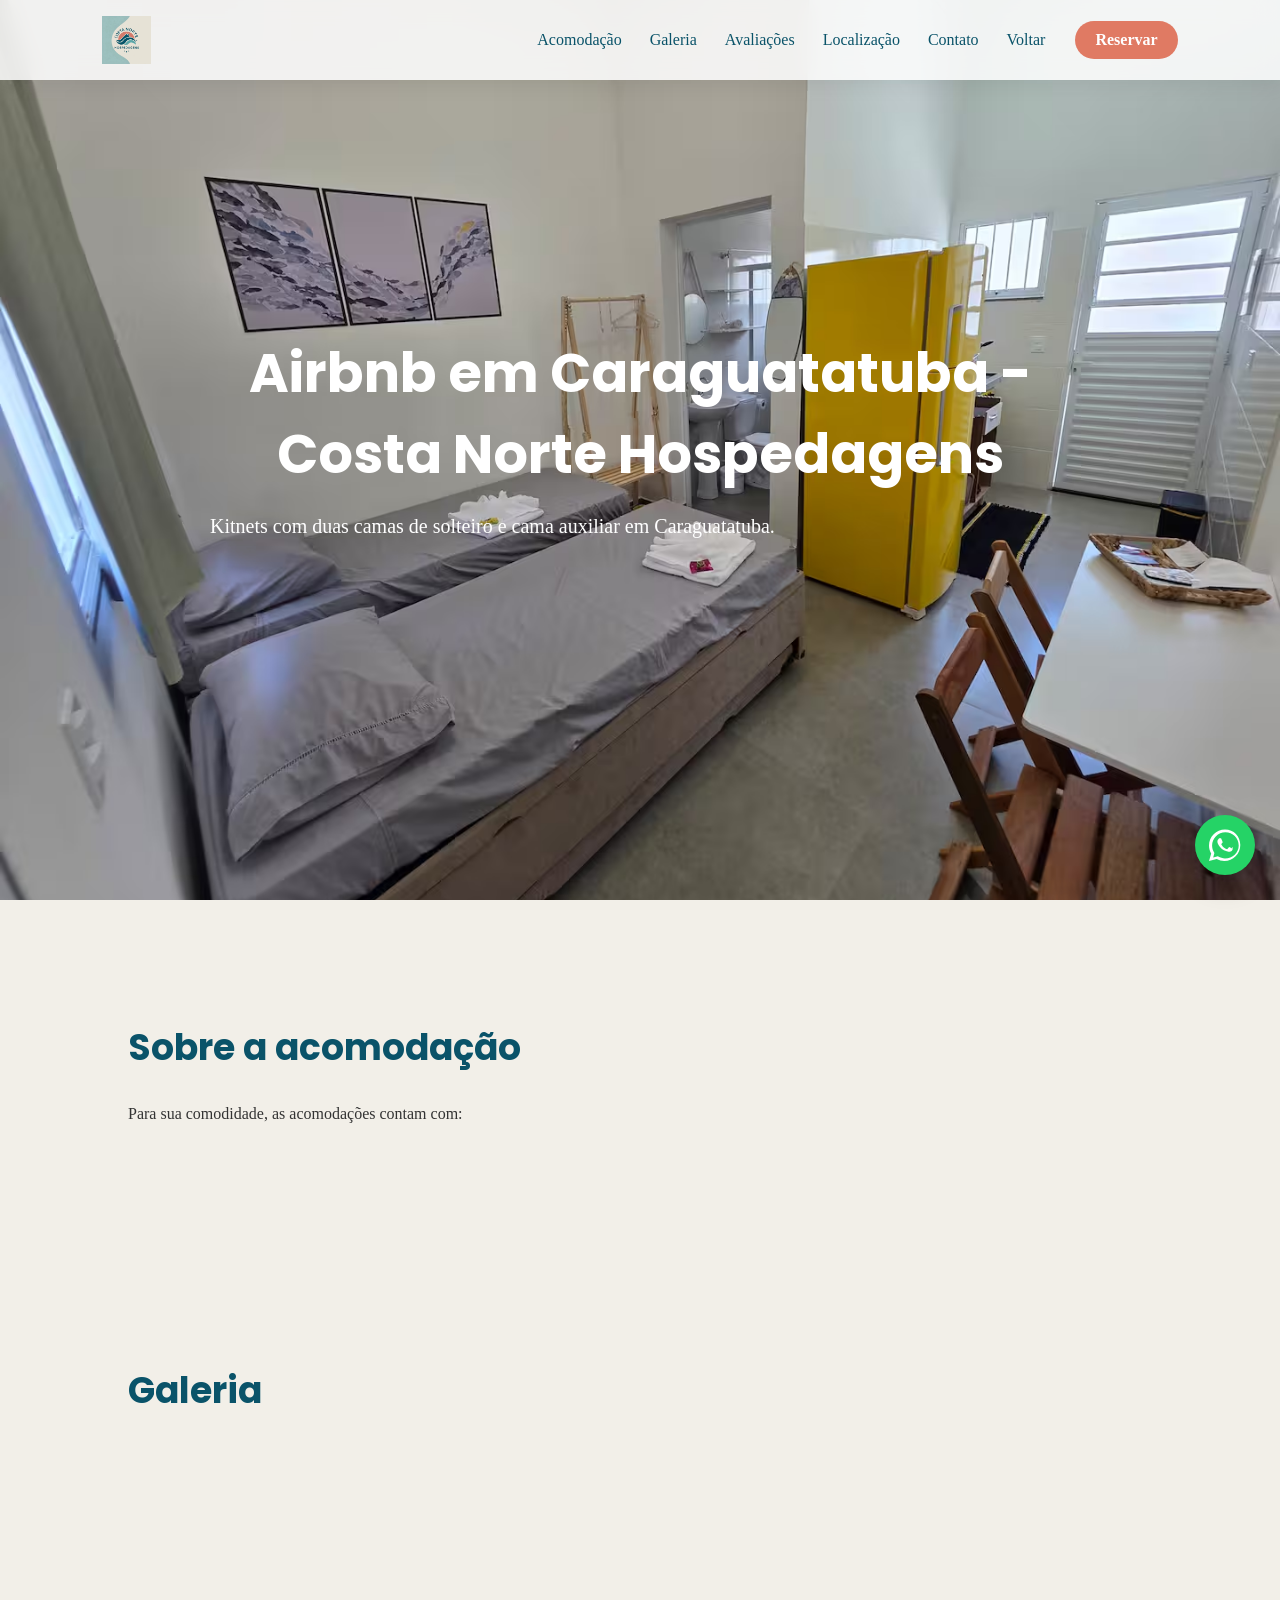
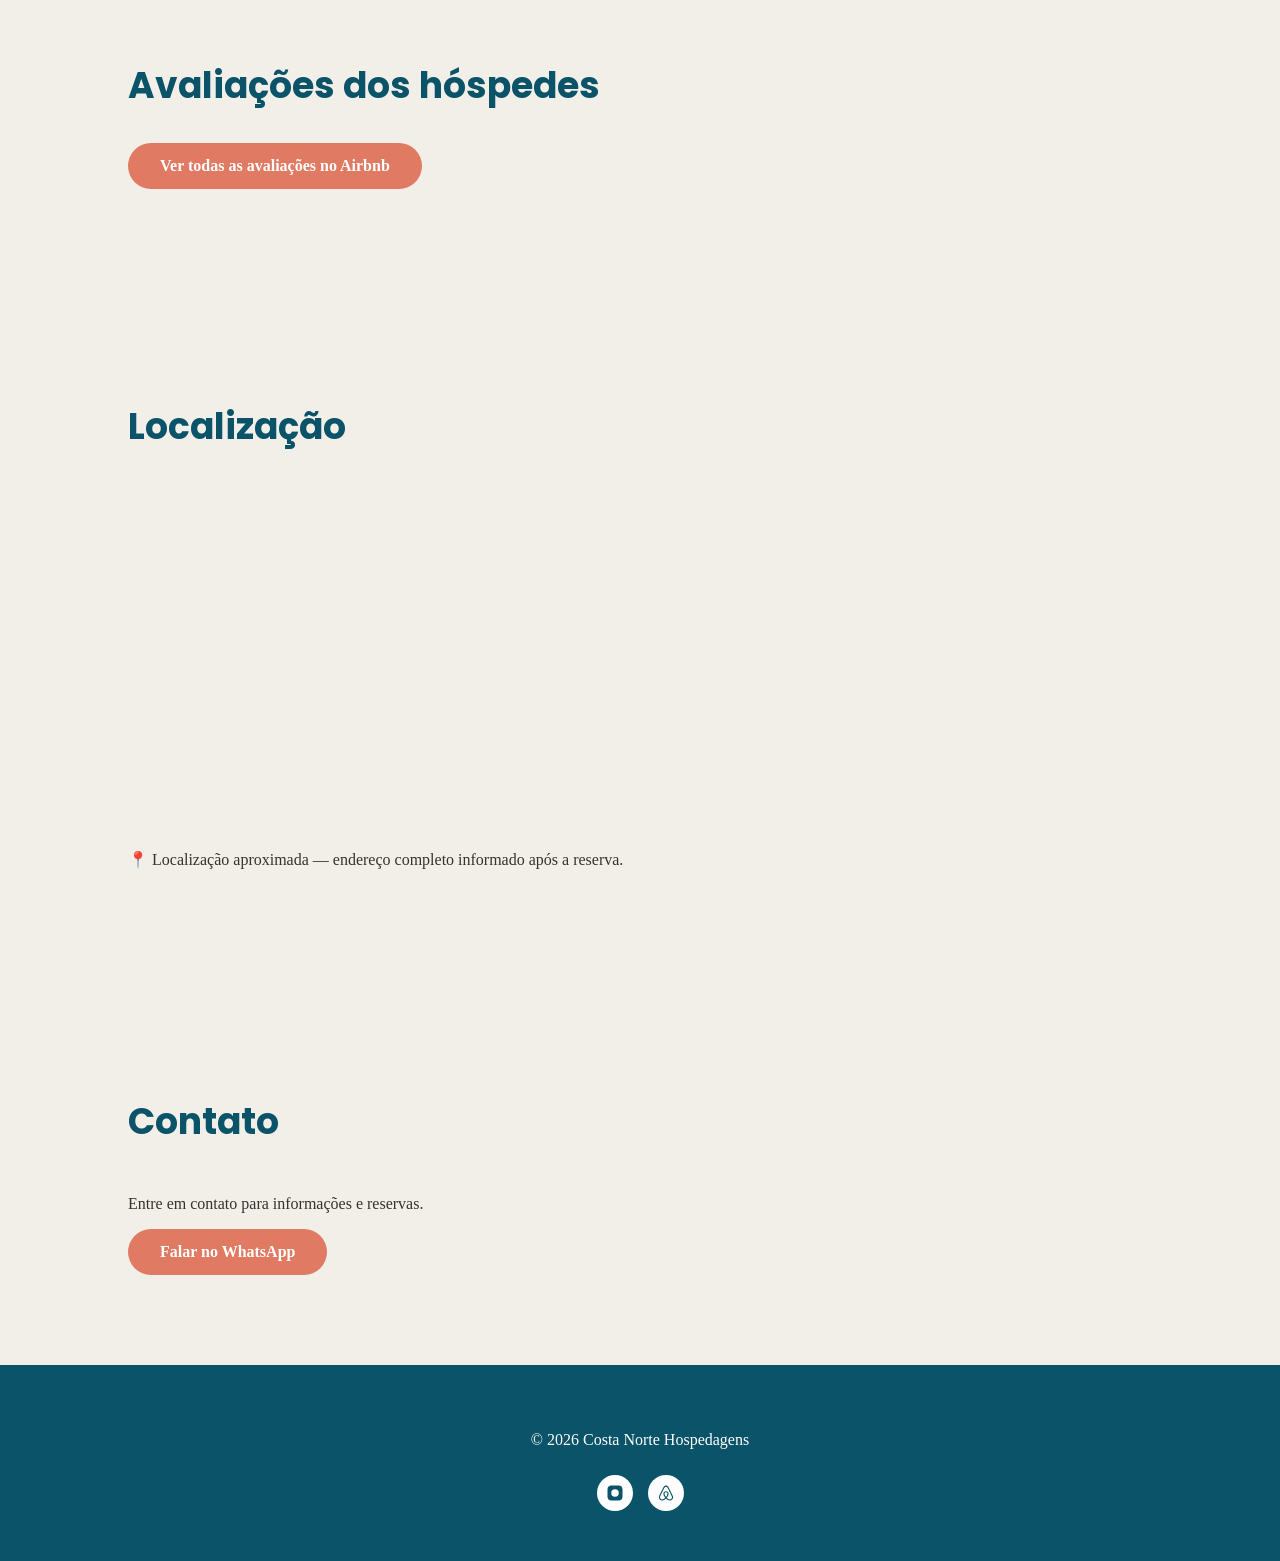
==== airbnb-caraguatatuba-praia.html @ 6787eac1 "Add files via upload alteração para otimização SEO" ====
<html lang="pt-BR">

<head>
    <meta charset="UTF-8">
    <meta name="viewport" content="width=device-width, initial-scale=1.0">
    <title>Airbnb em Caraguatatuba</title>

    <!-- SEO -->
    <meta name="description"
        content="Opção de hospedagem estilo Airbnb na Martim de Sá. Praticidade de apartamento com a liberdade da praia. Confira!">
    <!-- <meta name="keywords"
        content="airbnb em Caraguatatuba SP, kitnet Martim de Sá, airbnb Martim de Sá, hospedagem em Caraguatatuba, Costa Norte Hospedagens, hospedagem na praia Martim de Sá" /> -->
    <meta name="robots" content="index, follow" />

    <link rel="canonical" href="https://www.costanortehospedagens.com.br/airbnb-caraguatatuba-praia.html" />

    <!-- Open Graph -->
    <meta property="og:title" content="Airbnb em Caraguatatuba" />
    <meta property="og:description"
        content="Kitnet até 03 pessoas na praia Martim de Sá em Caraguatatuba. Conforto e praticidade para sua temporada." />
    <meta property="og:image" content="https://www.costanortehospedagens.com.br/img/kitnet9/1.webp" />
    <meta property="og:url" content="https://www.costanortehospedagens.com.br/airbnb-caraguatatuba-praia.html" />
    <meta property="og:type" content="website" />
    <meta property="og:site_name" content="Airbnb em Caraguatatuba - Costa Norte Hospedagens" />
    <meta property="og:locale" content="pt_BR" />

    <link rel="stylesheet" href="./index.css">

    <link rel="preconnect" href="https://fonts.gstatic.com" crossorigin>
    <link rel="preconnect" href="https://fonts.googleapis.com">
    <link href="https://fonts.googleapis.com/css2?family=Poppins:wght@400;600;700&display=swap" rel="stylesheet">

    <!-- Favicon -->
    <link rel="icon" type="image/png" href="img/logo.png" />

    <link rel="preload" as="image" href="img/kitnet9/1.webp">

    <!-- Schema Hotel -->
    <script type="application/ld+json">
    {
        "@context": "https://schema.org/",
        "@type": "Accommodation",
        "name": "Airbnb em Caraguatatuba
        "description": "Kitnet até 03 pessoas na praia Martim de Sá em Caraguatatuba. Ambiente privativo, equipado e perto do mar.",
        "address": {
            "@type": "PostalAddress",
            "addressLocality": "Caraguatatuba",
            "addressRegion": "SP",
            "addressCountry": "BR"
        },
        "amenityFeature": [
            { "@type": "LocationFeatureSpecification", "name": "Duas camas de solteiro", "value": true },
            { "@type": "LocationFeatureSpecification", "name": "Cama auxiliar", "value": true },
            { "@type": "LocationFeatureSpecification", "name": "Cozinha completa", "value": true },
            { "@type": "LocationFeatureSpecification", "name": "Roupa de cama e banho", "value": true },
            { "@type": "LocationFeatureSpecification", "name": "Wi-Fi", "value": true },
            { "@type": "LocationFeatureSpecification", "name": "Banheiro privativo", "value": true }
            { "@type": "LocationFeatureSpecification", "name": "Estacionamento rotativo", "value": true }
        ],
        "occupancy": {
            "@type": "QuantitativeValue",
            "maxValue": 3 
        }
    }
    </script>
</head>

<body>
    <div id="menu-overlay"></div>

    <!-- LIGHTBOX GALERIA -->
    <div id="lightbox" class="lightbox">
        <span class="lightbox-close">×</span>
        <button class="lightbox-prev">❮</button>
        <button class="lightbox-next">❯</button>

        <div class="lightbox-content">
            <img id="lightbox-img" src="" alt="Fotos ampliadas da Costa Norte Hospedagens em Caraguatatuba" loading="lazy">
            <div class="lightbox-counter" id="lightbox-counter">1 / 1</div>

            <div class="lightbox-thumbs" id="lightbox-thumbs"></div>
        </div>

    </div>

    <header id="site-header">
        <div class="logo">
            <a href="./index.html#kitnets">
                <img src="img/logo.png" alt="Logo Costa Norte Hospedagens na praia Martim de Sá em Caraguatatuba no litoral norte de SP" class="logo-img" loading="lazy">
            </a>
            <div class="logo-text">
                <span id="titulo"></span>
            </div>
        </div>
        <nav id="nav">
            <a class="menu-close">
                <svg width="32" height="32" fill="currentColor" class="bi bi-x-lg" viewBox="0 0 16 16">
                    <path
                        d="M2.146 2.854a.5.5 0 1 1 .708-.708L8 7.293l5.146-5.147a.5.5 0 0 1 .708.708L8.707 8l5.147 5.146a.5.5 0 0 1-.708.708L8 8.707l-5.146 5.147a.5.5 0 0 1-.708-.708L7.293 8z" />
                </svg>
            </a>
            <a href="#sobre">Acomodação</a>
            <a href="#galeria">Galeria</a>
            <a href="#avaliacoes">Avaliações</a>
            <a href="#localizacao">Localização</a>
            <a href="#contato">Contato</a>
            <a href="./index.html#kitnets">Voltar</a>
            <a id="reserva_kit" class="btn-reservar" href="" target="_blank" rel="noopener">Reservar</a>
        </nav>
        <div class="menu-toggle" id="menu-toggle">
            <a>
                <svg width="32" height="32" fill="currentColor" class="bi bi-list" viewBox="0 0 16 16">
                    <path fill-rule="evenodd"
                        d="M2.5 12a.5.5 0 0 1 .5-.5h10a.5.5 0 0 1 0 1H3a.5.5 0 0 1-.5-.5m0-4a.5.5 0 0 1 .5-.5h10a.5.5 0 0 1 0 1H3a.5.5 0 0 1-.5-.5m0-4a.5.5 0 0 1 .5-.5h10a.5.5 0 0 1 0 1H3a.5.5 0 0 1-.5-.5" />
                </svg>
            </a>
        </div>
    </header>

    <section class="hero">
        <img class="hero-bg" src="img/kitnet9/1.webp" alt="Airbnb em Caraguatatuba para até 03 pessoas"
            fetchpriority="high" decoding="async">

        <!-- <div class="hero-overlay"></div> -->

        <div class="hero-content">
            <h1>Airbnb em Caraguatatuba - Costa Norte Hospedagens</h1>
            <p>Kitnets com duas camas de solteiro e cama auxiliar em Caraguatatuba.</p>
        </div>
    </section>

    <section id="sobre">
        <h2>Sobre a acomodação</h2>
        <p id="descricao"></p>
        <p>
            Para sua comodidade, as acomodações contam com:
        </p>
        <div class="features" id="itens"></div>
    </section>

    <section id="galeria">
        <h2>Galeria</h2>
        <div id="gallery" class="gallery"> </div>
    </section>

    <section id="avaliacoes">
        <h2>Avaliações dos hóspedes</h2>
        <div>
            <a id="reviews" class="btn" href="" target="_blank" rel="noopener">
                Ver todas as avaliações no Airbnb
            </a>
        </div>
    </section>

    <section id="localizacao">
        <h2>Localização</h2>
        <iframe width="100%" height="350" style="border:0" loading="lazy" allowfullscreen
            src="https://www.google.com/maps?q=Praia+Martim+de+Sá,+Caraguatatuba,+SP&output=embed">
        </iframe>
        <p class="map-info">
            📍 Localização aproximada — endereço completo informado após a reserva.
        </p>
    </section>

    <section id="contato">
        <h2>Contato</h2>
        <p>Entre em contato para informações e reservas.</p>
        <div>
            <a class="btn" href="https://wa.me/5512997701634" target="_blank" rel="noopener">Falar no WhatsApp</a>
        </div>
    </section>

    <footer>
        <p>© 2026 Costa Norte Hospedagens</p>
        <div class="socials">
            <a href="https://instagram.com/costanortehospedagens" target="_blank" rel="noopener" aria-label="Instagram">
                <svg viewBox="0 0 24 24">
                    <path
                        d="M7 2C4 2 2 4 2 7v10c0 3 2 5 5 5h10c3 0 5-2 5-5V7c0-3-2-5-5-5H7zm5 5a5 5 0 110 10 5 5 0 010-10z" />
                </svg>
            </a>
            <a id="btn-airbnb" href="">
                <svg xmlns="http://www.w3.org/2000/svg" x="0px" y="0px" width="100" height="100" viewBox="0 0 48 48">
                    <path
                        d="M42.459,32.519c-1.037-3.336-9.539-19.596-12.12-24.5l-0.026-0.048C29.153,5.559,26.676,4,24,4 s-5.153,1.559-6.291,3.929L17.661,8.02C15.08,12.923,6.578,29.183,5.542,32.518C5.261,33.421,5,34.407,5,35.5 c0,4.687,3.813,8.5,8.5,8.5c4.654,0,7.612-1.949,10.5-5.184C26.888,42.051,29.846,44,34.5,44c4.687,0,8.5-3.813,8.5-8.5 C43,34.407,42.739,33.421,42.459,32.519z M23.999,34.662C22.33,32.515,20,28.881,20,26c0-2.206,1.794-4,4-4s4,1.794,4,4 C28,28.872,25.668,32.511,23.999,34.662z M34.5,41c-3.287,0-5.521-1.107-8.325-4.258C27.878,34.596,31,30.104,31,26 c0-3.86-3.141-7-7-7s-7,3.14-7,7c0,4.104,3.122,8.596,4.825,10.742C19.021,39.893,16.787,41,13.5,41C10.468,41,8,38.533,8,35.5 c0-0.653,0.162-1.308,0.406-2.09C9.17,30.95,15.3,18.948,20.316,9.417l0.076-0.146C21.055,7.891,22.471,7,24,7 s2.945,0.891,3.615,2.285l0.068,0.132C32.7,18.948,38.83,30.95,39.595,33.411C39.838,34.192,40,34.847,40,35.5 C40,38.533,37.532,41,34.5,41z">
                    </path>
                </svg>
            </a>
        </div>
    </footer>

    <!-- Botão voltar Topo Fixo -->
    <button id="backToTop" aria-label="Voltar ao topo">

        <svg width="50" height="50" viewBox="0 0 100 100">

            <!-- círculo de fundo -->
            <circle cx="50" cy="50" r="45" stroke="rgba(255,255,255,0.2)" stroke-width="6" fill="none" />

            <!-- progresso -->
            <circle id="progressCircle" cx="50" cy="50" r="45" stroke="white" stroke-width="6" fill="none"
                stroke-linecap="round" stroke-dasharray="283" stroke-dashoffset="283" />

        </svg>

        <span class="arrow"><svg enable-background="new 0 0 24 24" height="48px" viewBox="0 0 24 24" width="48px"
                fill="white">
                <g>
                    <rect fill="none" height="48" width="48" />
                </g>
                <g>
                    <polygon points="5,12 6.41,13.41 12,7.83 17.59,13.41 19,12 12,5" />
                </g>
            </svg>
        </span>

    </button>

    <!-- Botão WhatsApp Fixo -->
    <a href="https://wa.me/5512997701634" class="whatsapp-float" target="_blank" rel="noopener" aria-label="WhatsApp">
        <svg xmlns="http://www.w3.org/2000/svg" viewBox="0 0 32 32">
            <path
                d="M16 .4C7.2.4 0 7.6 0 16.4c0 2.9.8 5.7 2.2 8.1L0 32l7.7-2c2.3 1.3 4.9 2 7.6 2 8.8 0 16-7.2 16-16S24.8.4 16 .4zm0 29c-2.4 0-4.7-.6-6.7-1.8l-.5-.3-4.6 1.2 1.2-4.5-.3-.5c-1.3-2.1-2-4.5-2-7 0-7.3 6-13.3 13.3-13.3S29.7 9.1 29.7 16.4 23.7 29.4 16 29.4zm7.3-9.9c-.4-.2-2.4-1.2-2.7-1.3-.4-.1-.6-.2-.9.2-.3.4-1 1.3-1.3 1.6-.2.2-.5.3-.9.1-.4-.2-1.6-.6-3-1.9-1.1-1-1.9-2.3-2.1-2.7-.2-.4 0-.6.2-.8.2-.2.4-.5.6-.7.2-.2.3-.4.4-.6.1-.2.1-.5 0-.7-.1-.2-.9-2.1-1.2-2.8-.3-.7-.6-.6-.9-.6h-.8c-.3 0-.7.1-1 .5-.3.4-1.3 1.2-1.3 3 0 1.7 1.3 3.4 1.5 3.6.2.2 2.6 4 6.4 5.4 3.8 1.4 3.8.9 4.5.9.7 0 2.4-1 2.7-2 .3-1 .3-1.9.2-2.1-.1-.2-.4-.3-.8-.5z" />
        </svg>
    </a>
</body>

<script src="./index.js"></script>

</html>
---- index.css ----
:root {
    --azul: #0a5369;
    --azul-claro: #6FB3B8;
    --areia: #F2EFE8;
    --coral: #E07A63;
}

* {
    box-sizing: border-box
}

body {
    margin: 0;
    font-family: Inter;
    background: var(--areia);
    color: #333;
}

/* header {
            position: sticky;
            top: 0;
            background: white;
            display: flex;
            justify-content: space-between;
            align-items: center;
            padding: 18px 8%;
            box-shadow: 0 4px 15px rgba(0, 0, 0, 0.05);
            z-index: 10;
        } */

header {
    position: fixed;
    top: 0;
    left: 0;
    width: 100%;
    display: flex;
    justify-content: space-between;
    align-items: center;
    padding: 16px 8%;
    background: rgba(255, 255, 255, 0.85);
    backdrop-filter: blur(10px);
    box-shadow: 0 4px 20px rgba(0, 0, 0, 0.08);
    z-index: 1000;
    transition: all .3s ease;
}

img {
    max-width: 100%;
    height: auto;
}

p {
    text-align: justify;
}

/* .logo {
            font-family: Poppins;
            font-weight: 700;
            color: var(--azul);
            font-size: 22px;
            display: flex;
            align-items: center;
        } */

.logo {
    display: flex;
    align-items: center;
    gap: 10px;
    font-family: Poppins;
    font-weight: 700;
    color: var(--azul);
    font-size: 22px;
}

.logo img {
    height: 48px;
    width: auto;
}

/* .logo-img {
            width: 50px;
            height: 50px;
            margin-right: 5px;
        } */

.logo-text {
    display: flex;
    flex-direction: column;
    line-height: 1.1;
}

.brand {
    font-size: 20px;
    font-weight: 700;
}

.slogan {
    font-size: 12px;
    color: var(--azul-claro);
    /* opacity: .7; */
}

nav {
    display: flex;
    align-items: center;
}

/* nav a {
            margin-left: 25px;
            text-decoration: none;
            color: var(--azul);
            font-weight: 500;
        } */

nav a {
    margin-left: 28px;
    text-decoration: none;
    color: var(--azul);
    font-weight: 500;
    position: relative;
}

nav a::after {
    content: "";
    position: absolute;
    left: 0;
    bottom: -6px;
    width: 0;
    height: 2px;
    background: var(--coral);
    transition: .3s;
}

nav a:hover::after {
    width: 100%;
}

nav a.menu-close {
    display: none;
}

.btn-reservar {
    margin-left: 30px;
    background: var(--coral);
    padding: 10px 20px;
    border-radius: 25px;
    color: white;
    font-weight: 600;
}

.btn-reservar:hover {
    transform: translateY(-6px);
    background: #c16854;
}

.btn-reservar::after {
    display: none;
}

/* .hero {
    height: 100vh;
    background: url("./img/martim-de-sa3.jpeg") center/cover no-repeat;
    display: flex;
    flex-direction: column;
    justify-content: center;
    align-items: center;
    text-align: center;
    color: white;
    padding: 20px;
} */

.hero {
    position: relative;
    min-height: 100vh;

    display: flex;
    align-items: center;
    justify-content: center;

    overflow: hidden;
}

.hero-bg {
    position: absolute;
    inset: 0;

    width: 100%;
    height: 100%;

    object-fit: cover;

    z-index: 1;
}

/* .hero-overlay {
    position: absolute;
    inset: 0;

    background: rgba(0, 0, 0, 0.45);

    z-index: 2;
} */

.hero-content {
    position: relative;
    z-index: 3;

    max-width: 900px;

    padding: 20px;

    text-align: center;

    color: #fff;
}

.hero h1 {
    font-family: Poppins;
    font-size: 54px;
    margin: 0;
}

/* .hero-content h1 {
    font-size: clamp(2.2rem, 5vw, 4.5rem);
    line-height: 1.1;

    margin-bottom: 20px;
} */
.hero p {
    font-size: 20px;
    margin: 20px 0 30px;
}

/* .hero-content p {
    font-size: clamp(1rem, 2vw, 1.3rem);

    line-height: 1.7;

    margin-bottom: 32px;
} */

@media (max-width: 768px) {

    .hero {
        min-height: 90vh;
    }

    .hero-content {
        padding: 16px;
    }

}

.btn {
    background: var(--coral);
    padding: 14px 32px;
    border-radius: 30px;
    color: white;
    font-weight: 600;
    text-decoration: none;
    transition: .3s;
}

.btn:hover,
.btn.active {
    transform: translateY(-6px);
    background: #c16854;
}

@media (max-width: 768px) {

    .btn:hover,
    .btn.active {
        transform: scale(1.1);
    }
}

section {
    padding: 90px 10%;
}

h2 {
    font-family: Poppins;
    font-size: 36px;
    color: var(--azul);
    margin-bottom: 30px;
}

.features {
    display: grid;
    grid-template-columns: repeat(auto-fit, minmax(200px, 1fr));
    gap: 30px;
    margin-top: 30px;
}

.feature {
    display: flex;
    justify-content: center;
    align-items: center;
    background: white;
    padding: 30px;
    border-radius: 14px;
    text-align: center;
    box-shadow: 0 6px 20px rgba(0, 0, 0, 0.06);
}

/* .feature {
    position: relative;
    overflow: hidden;
    transition: transform .3s ease;
}  */

/* .feature {
    position: relative;
    z-index: 1;
} */

.feature {
    position: relative;
    border-radius: 14px;
    padding: 30px;

    background:
        linear-gradient(white, white) padding-box;

    border: 2px solid transparent;

    transition: transform .3s ease;
}

/* .feature::before {
    content: "";
    position: absolute;
    inset: -2px;
    
    border-radius: 16px;

    background: linear-gradient(90deg,
            transparent,
            var(--coral),
            transparent);

    background-size: 200% 100%;

    opacity: 0;
    z-index: -1;
} */

@keyframes borderRun {
    0% {
        background-position: 0% 50%, 0% 50%;
    }

    100% {
        background-position: 0% 50%, 200% 50%;
    }
}

/* hover + active */
/* .feature:hover::before,
.feature.active::before {
    opacity: 1;
    transform: translateX(0);
} */

/* .feature:hover::before,
.feature.active::before {
    opacity: 1;
    animation: borderRun 1.5s linear infinite;
} */

.feature:hover,
.feature.active {
    background:
        linear-gradient(white, white) padding-box,
        linear-gradient(90deg, transparent, var(--coral), transparent) border-box;

    background-size: 100% 100%, 200% 100%;
    animation: borderRun 1.5s linear infinite;

    transform: translateY(-6px) scale(1.02);
}

/* .feature:hover,
.feature.active {
    transform: translateY(-6px) scale(1.02);
} */

/* .feature:hover {
    box-shadow: 0 10px 25px rgba(224, 122, 99, 0.25);
} */

.feature svg {
    display: flex;
    margin-right: 3px;
    width: 20px;
    height: 20px;
}

@media (max-width: 768px) {
    .feature::before {
        animation-duration: 2.5s;
    }
}

.cards {
    display: grid;
    grid-template-columns: repeat(auto-fit, minmax(280px, 1fr));
    gap: 30px;
}

.card {
    background: white;
    border-radius: 14px;
    overflow: hidden;
    box-shadow: 0 10px 25px rgba(0, 0, 0, 0.08);
    transition: .3s;
}

.card:hover,
.card.active {
    transform: translateY(-6px);
}

@media (max-width: 768px) {

    .card:hover,
    .card.active {
        transform: scale(1.1);
    }
}

.card img {
    width: 100%;
    height: 200px;
    object-fit: cover;
}

.card-content {
    padding: 20px;
}

.gallery {
    display: grid;
    grid-template-columns: repeat(auto-fit, minmax(200px, 1fr));
    gap: 12px;
}

.gallery img {
    width: 100%;
    border-radius: 10px;
    height: 180px;
    object-fit: cover;
    cursor: pointer;
    will-change: transform;
}

.gallery img:hover,
.gallery img.active {
    transform: translateY(-6px);
}

@media (max-width: 768px) {

    .gallery img:hover,
    .gallery img.active {
        transform: scale(1.1);
    }
}

.card,
.feature,
.gallery img {
    transform: translateZ(0);
}

#instagram,
#contato,
#avaliacoes {
    display: flex;
    flex-direction: column;
}

#instagram div,
#contato div,
.seo-content div,
#avaliacoes>div:last-child {
    display: flex;
}

.reviews {
    display: grid;
    grid-template-columns: repeat(auto-fit, minmax(233px, 1fr));
    gap: 25px;
    padding-bottom: 20px;
}

.review {
    background: white;
    padding: 25px;
    border-radius: 14px;
    box-shadow: 0 6px 20px rgba(0, 0, 0, 0.06);
}

footer {
    background: var(--azul);
    color: white;
    padding: 50px 10%;
    text-align: center;
    display: flex;
    flex-direction: column;
    align-items: center;
}

.socials {
    display: flex;
    gap: 15px;
    margin-top: 10px;
}

.socials a {
    width: 36px;
    height: 36px;
    border-radius: 50%;
    background: white;
    display: flex;
    align-items: center;
    justify-content: center;
}

/* .socials a {
            margin: 0 10px;
            color: white;
            font-size: 22px;
            text-decoration: none;
        } */

.socials svg {
    width: 18px;
    fill: var(--azul);
}

.socials a:hover {
    background: var(--coral);
}

.socials a:hover svg {
    fill: white;
}

.whatsapp-float {
    position: fixed;
    width: 60px;
    height: 60px;
    bottom: 25px;
    right: 25px;
    background: #25D366;
    border-radius: 50%;
    display: flex;
    align-items: center;
    justify-content: center;
    box-shadow: 0 10px 25px rgba(0, 0, 0, .25);
    z-index: 999;
    animation: pulse 2s infinite;
}

.oculto {
    display: none;
}

@keyframes pulse {
    0% {
        box-shadow: 0 0 0 0 rgba(37, 211, 102, .6);
    }

    70% {
        box-shadow: 0 0 0 15px rgba(37, 211, 102, 0);
    }

    100% {
        box-shadow: 0 0 0 0 rgba(37, 211, 102, 0);
    }
}

.whatsapp-float:hover {
    transform: scale(1.1);
}

.whatsapp-float svg {
    width: 32px;
    fill: white;
}

.menu-toggle {
    display: none;
    flex-direction: column;
    cursor: pointer;
}

.menu-toggle span {
    height: 3px;
    width: 25px;
    background: #333;
    margin: 4px 0;
    border-radius: 2px;
}

#menu-overlay {
    position: fixed;
    top: 0;
    left: 0;
    width: 100%;
    height: 100%;
    background: rgba(0, 0, 0, 0.45);
    opacity: 0;
    pointer-events: none;
    transition: .3s;
    z-index: 900;
}

#menu-overlay.active {
    opacity: 1;
    pointer-events: auto;
}

.lightbox {
    position: fixed;
    top: 0;
    left: 0;
    width: 100%;
    height: 100%;
    background: rgba(0, 0, 0, 0.9);
    display: flex;
    align-items: center;
    justify-content: center;
    opacity: 0;
    pointer-events: none;
    transition: .3s;
    z-index: 2000;
}

.lightbox img {
    max-width: 90%;
    max-height: 85%;
    border-radius: 8px;
}

#lightbox-img {
    max-width: 90vw;
    max-height: 70vh;
    object-fit: contain;
}

.lightbox-prev,
.lightbox-next {
    position: absolute;
    top: 50%;
    transform: translateY(-50%);
    background: rgba(255, 255, 255, 0.2);
    border: none;
    font-size: 40px;
    color: white;
    padding: 10px 16px;
    cursor: pointer;
    border-radius: 6px;
}

.lightbox-prev {
    left: 30px
}

.lightbox-next {
    right: 30px
}

.lightbox-counter {
    /* position: absolute;
            bottom: 110px; */
    color: white;
    font-size: 16px;
    background: rgba(0, 0, 0, 0.4);
    padding: 6px 12px;
    border-radius: 20px;
}

.lightbox-counter {
    margin-top: 10px;
    position: relative;
    bottom: auto;
}

.lightbox-content {
    position: relative;
    display: flex;
    flex-direction: column;
    align-items: center;
    justify-content: center;
    max-width: 95vw;
    max-height: 90vh;
}


/* .lightbox-thumbs {
            margin-top: 20px;
            display: flex;
            gap: 10px;
            max-width: 90vw;
            overflow-x: auto;
            padding-bottom: 10px;
        } */

.lightbox-thumbs {
    margin-top: 15px;
    display: flex;
    gap: 10px;
    max-width: 90vw;
    overflow-x: auto;
    padding: 10px 0 5px 0;
    /* justify-content: center; */
}

/* .lightbox-thumbs img {
            height: 60px;
            width: 90px;
            object-fit: cover;
            border-radius: 6px;
            cursor: pointer;
            opacity: .6;
            border: 2px solid transparent;
            transition: .2s;
        } */

.lightbox-thumbs img {
    height: 65px;
    width: 95px;
    object-fit: cover;
    border-radius: 6px;
    cursor: pointer;
    opacity: .65;
    border: 2px solid transparent;
    transition: .2s;
    flex: 0 0 auto;
}

.lightbox-thumbs img.active {
    opacity: 1;
    border: 2px solid white;
    transform: scale(1.05);
}

.lightbox.active {
    opacity: 1;
    pointer-events: auto;
}

.lightbox-close {
    position: absolute;
    top: 30px;
    right: 40px;
    font-size: 40px;
    color: white;
    cursor: pointer;
}

/* ZOOM NA IMAGEM */
#lightbox-img {
    transition: transform .25s ease;
    cursor: zoom-in;
}

#lightbox-img.zoomed {
    transform: scale(1.2);
    cursor: zoom-out;
}

/* BLUR LOADING */
/* .blur-load {
            filter: blur(20px);
            transition: filter .4s ease;
        }

        .blur-loaded {
            filter: blur(0);
        } */

/* MODAL OVERLAY */
.modal {
    position: fixed;
    top: 0;
    left: 0;
    width: 100%;
    height: 100%;

    display: flex;
    justify-content: center;
    align-items: center;

    background: rgba(0, 0, 0, 0.5);
    backdrop-filter: blur(5px);

    opacity: 0;
    visibility: hidden;
    transition: all 0.3s ease;

    z-index: 9999;
}

.modal {
    transition: opacity 0.3s ease, visibility 0.3s ease;
}

.modal.active {
    opacity: 1;
    visibility: visible;
}

/* ANIMAÇÃO */
@keyframes zoomFadeIn {
    0% {
        transform: scale(0.7);
        opacity: 0;
    }

    100% {
        transform: scale(1);
        opacity: 1;
    }
}

/* CONTEÚDO (VIDRO) */
.modal-content {
    background: rgba(255, 255, 255, 0.15);
    backdrop-filter: blur(15px);
    border-radius: 16px;
    padding: 30px;
    width: 90%;
    max-width: 400px;

    text-align: center;
    color: #fff;

    box-shadow: 0 8px 32px rgba(0, 0, 0, 0.3);

    /* estado inicial */
    transform: scale(0.7);
    opacity: 0;
}

/* QUANDO ABRE */
.modal.active .modal-content {
    animation: zoomFadeIn 0.35s ease forwards;
}

.modal-content h2 {
    color: var(--areia);
}

/* BOTÃO FECHAR */
.modal-close {
    position: absolute;
    top: 15px;
    right: 20px;
    font-size: 24px;
    cursor: pointer;
}

/* BOTÕES */
.modal-buttons {
    display: flex;
    flex-direction: column;
    gap: 12px;
    margin-top: 20px;
}

/* .btn-reserva {
    padding: 12px;
    border-radius: 8px;
    text-decoration: none;
    font-weight: bold;

    background: #2ecc71;
    color: #fff;

    transition: 0.3s;
}

.btn-reserva:hover {
    background: #27ae60;
} */

.airbnb-reviews {
    /* max-width: 1100px; */
    margin: auto;
    /* padding: 60px 20px; */
}

#airbnb-rating {
    font-size: 22px;
    margin-bottom: 30px;
    font-weight: 600;
}

.review-card {
    background: white;
    padding: 20px;
    border-radius: 14px;
    box-shadow: 0 6px 20px rgba(0, 0, 0, .08);
    /* margin-bottom: 20px; */
}

.review-card:hover,
.review-card.active {
    transform: translateY(-6px);
}

.review-author {
    font-weight: 600;
    margin-bottom: 6px;
}

.review-stars {
    color: #ff385c;
    margin-bottom: 8px;
}

.airbnb-link {
    display: inline-block;
    margin-top: 20px;
    color: #ff385c;
    font-weight: 600;
    text-decoration: none;
}

#backToTop {

    position: fixed;
    bottom: 100px;
    right: 34px;

    width: 55px;
    height: 55px;

    border-radius: 50%;
    border: none;

    background: var(--coral);

    display: flex;
    align-items: center;
    justify-content: center;

    cursor: pointer;

    opacity: 0;
    visibility: hidden;

    transform: translateY(20px);
    transition: all .3s ease;

    box-shadow: 0 10px 25px rgba(0, 0, 0, .25);

    z-index: 998;
}

#backToTop svg {
    position: absolute;
    transform: rotate(-90deg);
}

#backToTop .arrow {
    position: relative;
    color: white;
    font-size: 18px;
    font-weight: bold;
}

#backToTop .arrow svg {
    transform: rotate(0deg);
    position: relative;
    padding-top: 7px;
}

#backToTop.show {
    opacity: 1;
    visibility: visible;
    transform: translateY(0);
}

#backToTop:hover {
    transform: translateY(-3px) scale(1.05);
    background: #c16854;
}

#instagram .instagram-feed {
    display: grid;
    grid-template-columns: repeat(auto-fit, minmax(180px, 1fr));
    gap: 12px;
    margin-top: 30px;
    padding-bottom: 22px;
}

.instagram-item {
    position: relative;
    overflow: hidden;
    border-radius: 12px;
    cursor: pointer;
}

.instagram-item img {
    width: 100%;
    height: 180px;
    object-fit: cover;
    transition: transform .4s ease;
}

.instagram-item:hover img,
.instagram-item.active img {
    transform: scale(1.1);
}

.instagram-overlay {
    position: absolute;
    bottom: 0;
    left: 0;
    right: 0;

    background: linear-gradient(to top, rgba(0, 0, 0, 0.7), transparent);

    color: white;
    font-size: 14px;
    padding: 10px;

    opacity: 0;
    transition: .3s;
}

.instagram-item:hover .instagram-overlay {
    opacity: 1;
}

@media(max-width:1680px) {
    .reviews {
        grid-template-columns: repeat(auto-fit, minmax(318px, 1fr));
    }
}

/* @media(max-width:1580px) {
    .reviews {
        grid-template-columns: repeat(auto-fit, minmax(303px, 1fr));
    }
} */

/* @media(max-width:1390px) {
    .reviews {
        grid-template-columns: repeat(auto-fit, minmax(260px, 1fr));
    }
} */

@media(max-width:900px) {

    nav {
        position: fixed;
        top: 0;
        right: -100%;
        height: 100vh;
        width: 260px;
        background: white;
        flex-direction: column;
        padding-top: 100px;
        transition: .4s;
        box-shadow: -5px 0 20px rgba(0, 0, 0, 0.1);
    }

    nav a {
        margin: 20px;
        font-size: 18px;
    }

    nav a.menu-close {
        display: flex;
        margin: 0px;
        font-size: 0px;
        position: absolute;
        top: 3%;
        right: 13%;
    }

    .btn-reservar {
        margin: 30px;
        text-align: center;
    }

    nav.active {
        right: 0;
    }

    .menu-toggle {
        display: flex;
    }

    .hero h1 {
        font-size: 36px
    }

    .hero p {
        font-size: 16px
    }

    .whatsapp-float {
        bottom: 20px;
        right: 20px;
    }

    #backToTop {
        right: 23px;
    }
}

@media(max-width:700px) {
    .hero h1 {
        font-size: 35px
    }

    .hero p {
        font-size: 16px
    }

    .whatsapp-float {
        bottom: 13px;
        right: 13px;
    }

    #backToTop {
        bottom: 85px;
        right: 16px;
    }

    /* .logo-img {
                width: 40px;
                height: 40px;
            } */
}

/* .seo-content {
    padding: 60px 20px;
}

.seo-content .container {
    max-width: 900px;
    margin: 0 auto;
}

.seo-content h2 {
    margin-bottom: 20px;
    text-align: center;
}

.seo-content p {
    margin-bottom: 16px;
    line-height: 1.8;
} */
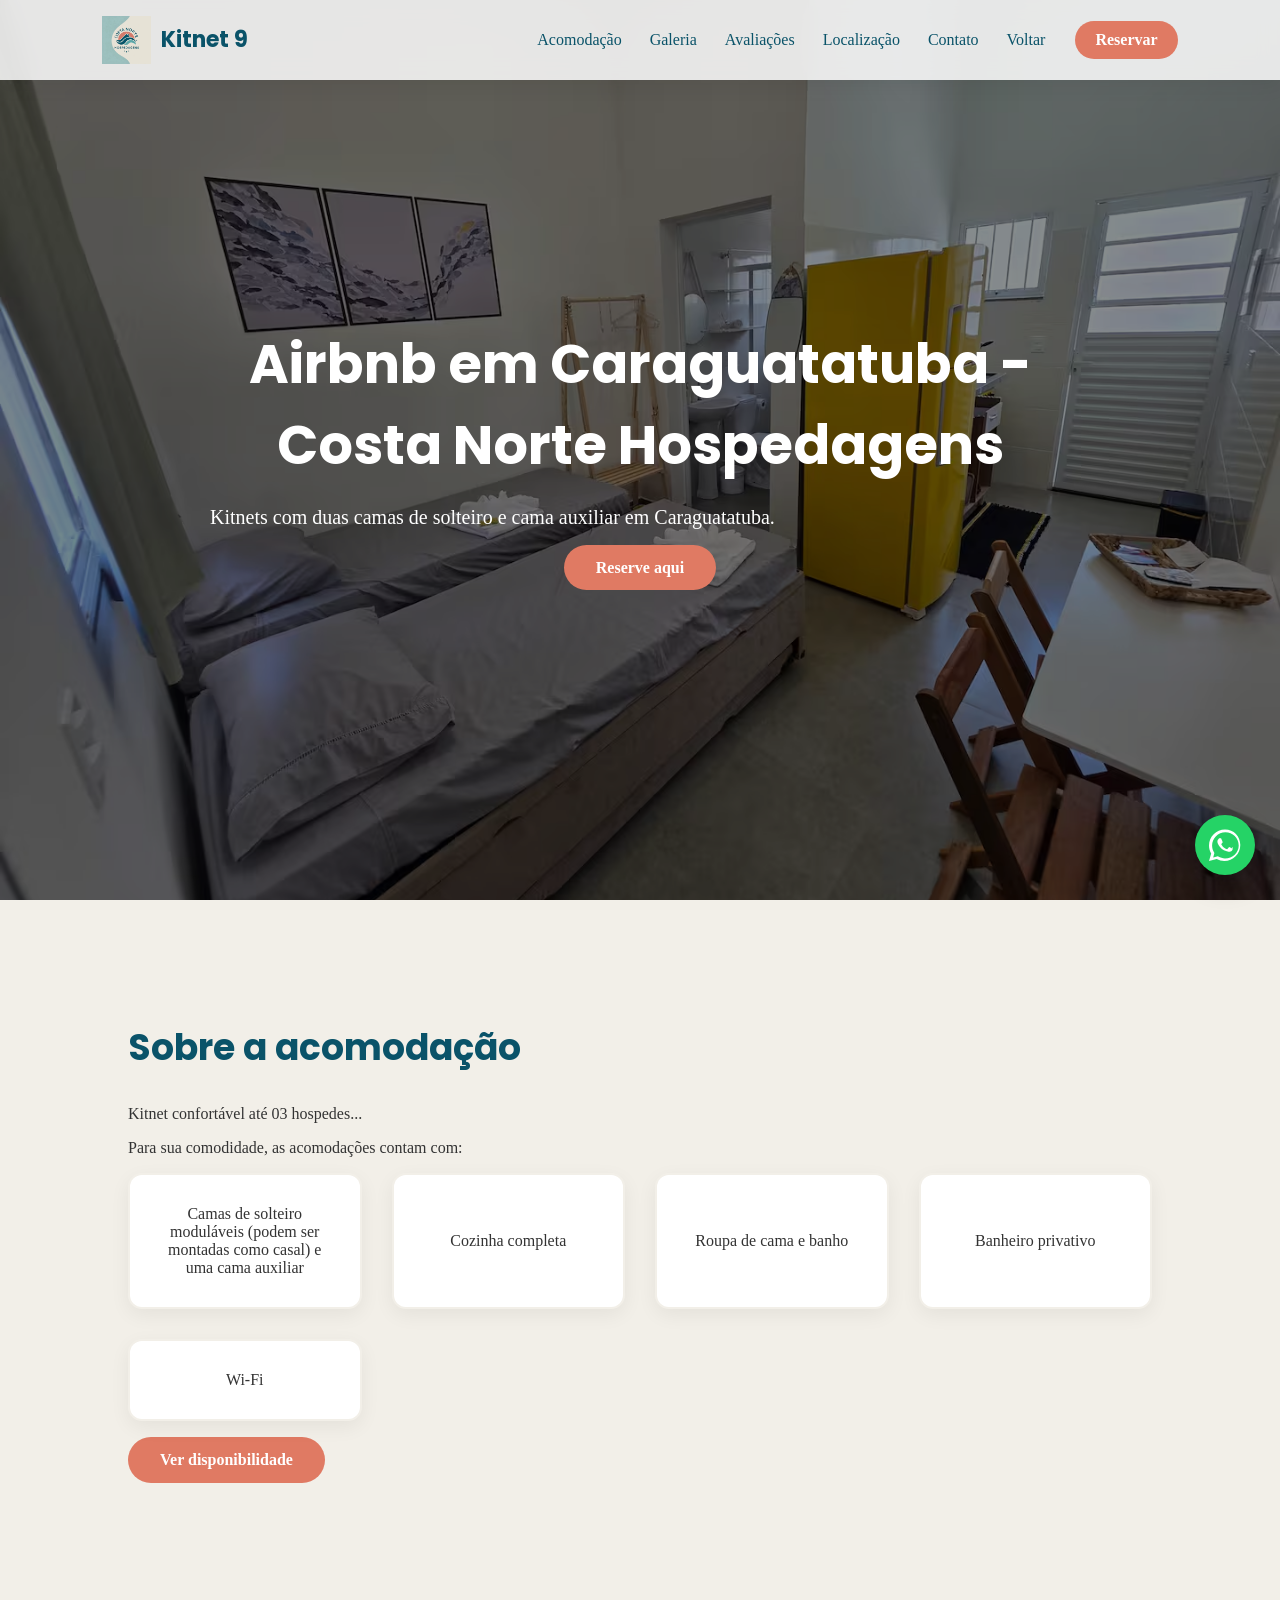
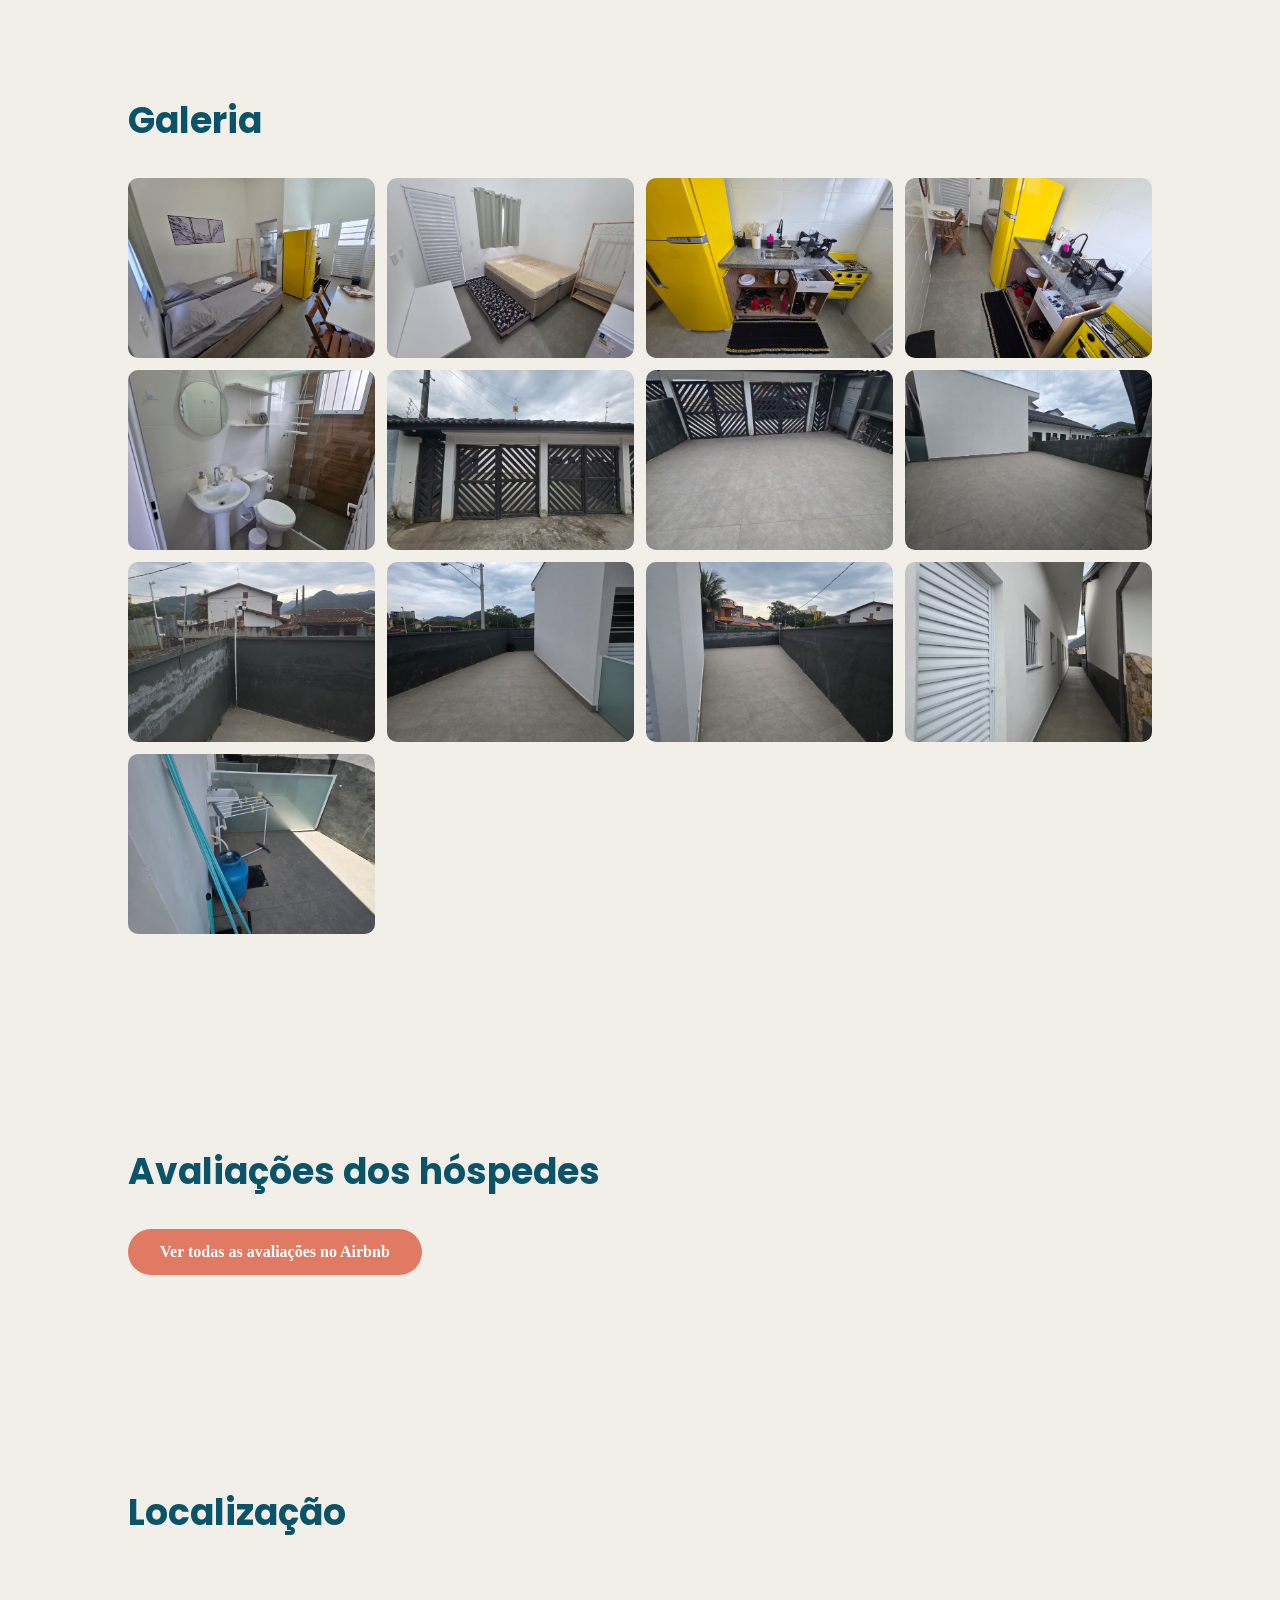
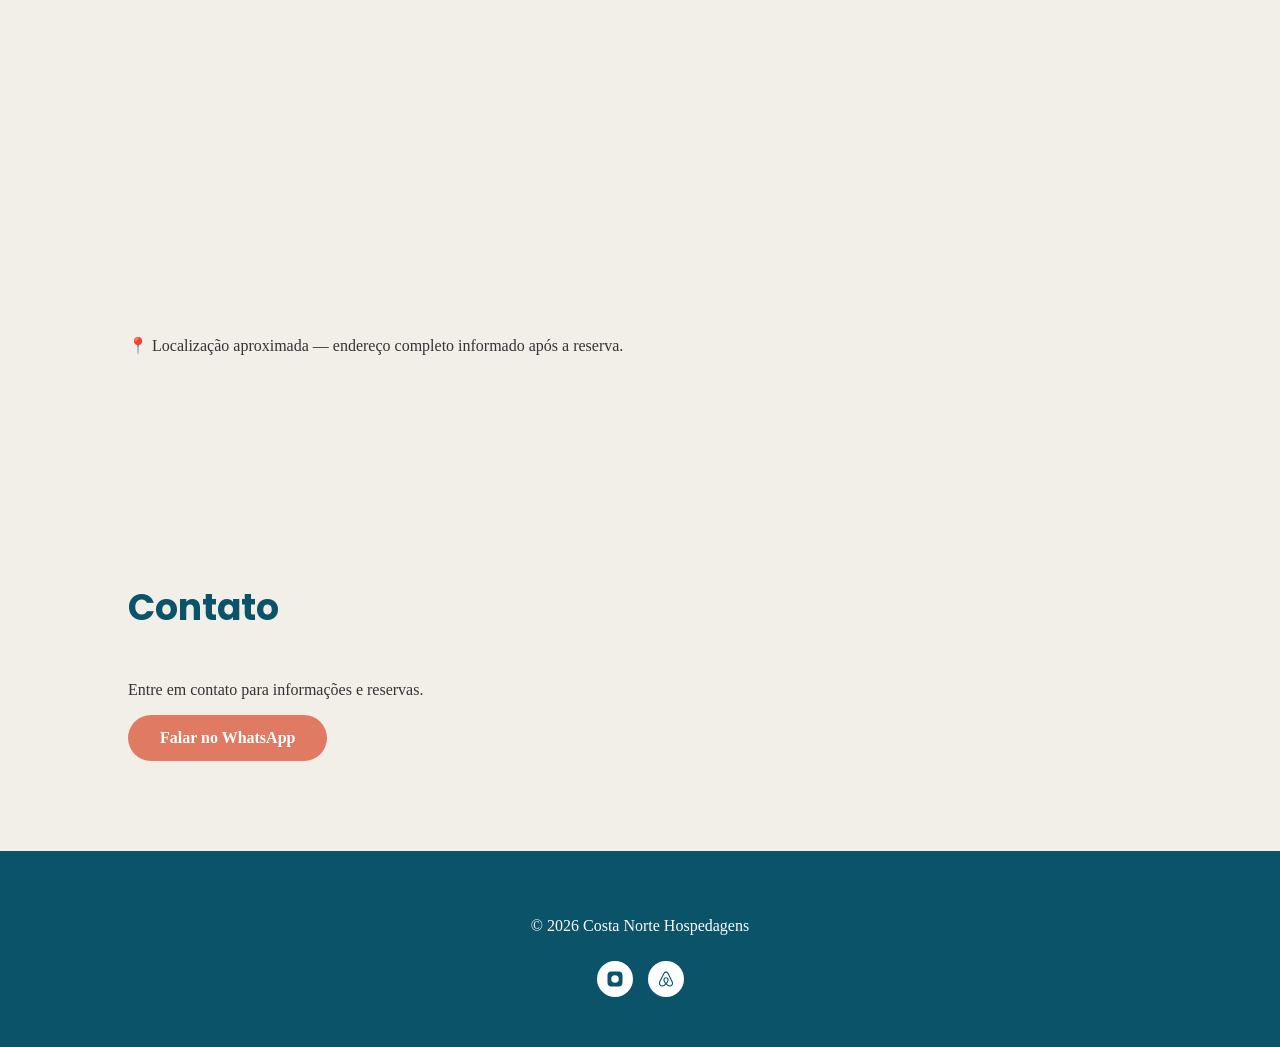
==== commit fc02286c: "Add files via upload" ====
--- a/airbnb-caraguatatuba-praia.html
+++ b/airbnb-caraguatatuba-praia.html
@@ -75,7 +75,8 @@
         <button class="lightbox-next">❯</button>
 
         <div class="lightbox-content">
-            <img id="lightbox-img" src="" alt="Fotos ampliadas da Costa Norte Hospedagens em Caraguatatuba" loading="lazy">
+            <img id="lightbox-img" src="" alt="Fotos ampliadas da Costa Norte Hospedagens em Caraguatatuba"
+                loading="lazy">
             <div class="lightbox-counter" id="lightbox-counter">1 / 1</div>
 
             <div class="lightbox-thumbs" id="lightbox-thumbs"></div>
@@ -86,7 +87,9 @@
     <header id="site-header">
         <div class="logo">
             <a href="./index.html#kitnets">
-                <img src="img/logo.png" alt="Logo Costa Norte Hospedagens na praia Martim de Sá em Caraguatatuba no litoral norte de SP" class="logo-img" loading="lazy">
+                <img src="img/logo.png"
+                    alt="Logo Costa Norte Hospedagens na praia Martim de Sá em Caraguatatuba no litoral norte de SP"
+                    class="logo-img" loading="lazy">
             </a>
             <div class="logo-text">
                 <span id="titulo"></span>
@@ -121,11 +124,12 @@
         <img class="hero-bg" src="img/kitnet9/1.webp" alt="Airbnb em Caraguatatuba para até 03 pessoas"
             fetchpriority="high" decoding="async">
 
-        <!-- <div class="hero-overlay"></div> -->
+        <div class="hero-overlay"></div>
 
         <div class="hero-content">
             <h1>Airbnb em Caraguatatuba - Costa Norte Hospedagens</h1>
             <p>Kitnets com duas camas de solteiro e cama auxiliar em Caraguatatuba.</p>
+            <a id="btn_hero" class="btn" href="">Reserve aqui</a>
         </div>
     </section>
 
@@ -136,6 +140,11 @@
             Para sua comodidade, as acomodações contam com:
         </p>
         <div class="features" id="itens"></div>
+        <div>
+            <a id="btn_sobre" href="" class="btn">
+                Ver disponibilidade
+            </a>
+        </div>
     </section>
 
     <section id="galeria">
--- a/index.css
+++ b/index.css
@@ -192,14 +192,14 @@
     z-index: 1;
 }
 
-/* .hero-overlay {
+.hero-overlay {
     position: absolute;
     inset: 0;
 
     background: rgba(0, 0, 0, 0.45);
 
     z-index: 2;
-} */
+}
 
 .hero-content {
     position: relative;
@@ -290,7 +290,7 @@
     display: grid;
     grid-template-columns: repeat(auto-fit, minmax(200px, 1fr));
     gap: 30px;
-    margin-top: 30px;
+    margin-bottom: 1rem;
 }
 
 .feature {
@@ -484,7 +484,8 @@
 #instagram div,
 #contato div,
 .seo-content div,
-#avaliacoes>div:last-child {
+#avaliacoes>div:last-child,
+#sobre div:not(.features) {
     display: flex;
 }
 
@@ -1141,6 +1142,83 @@
             } */
 }
 
+.promo-modal {
+    position: fixed;
+    inset: 0;
+    background: rgba(0, 0, 0, .75);
+    backdrop-filter: blur(8px);
+
+    display: flex;
+    justify-content: center;
+    align-items: center;
+
+    z-index: 99999;
+
+    opacity: 0;
+    visibility: hidden;
+
+    transition: .3s;
+}
+
+.promo-modal.active {
+    opacity: 1;
+    visibility: visible;
+}
+
+.promo-content {
+    position: relative;
+
+    max-width: 800px;
+    width: 92%;
+
+    transform: scale(.9);
+    opacity: 0;
+
+    transition: .4s ease;
+}
+
+.promo-modal.active .promo-content {
+    transform: scale(1);
+    opacity: 1;
+}
+
+.promo-content img {
+    width: 100%;
+    display: block;
+
+    border-radius: 18px;
+
+    box-shadow:
+        0 20px 50px rgba(0, 0, 0, .4);
+}
+
+.promo-close {
+    position: absolute;
+    top: -15px;
+    right: -15px;
+
+    width: 42px;
+    height: 42px;
+
+    border: none;
+    border-radius: 50%;
+
+    cursor: pointer;
+
+    font-size: 28px;
+
+    background: white;
+    color: #333;
+}
+
+@media (max-width:768px) {
+
+    .promo-content {
+        width: 95%;
+    }
+
+}
+
 /* .seo-content {
     padding: 60px 20px;
 }
